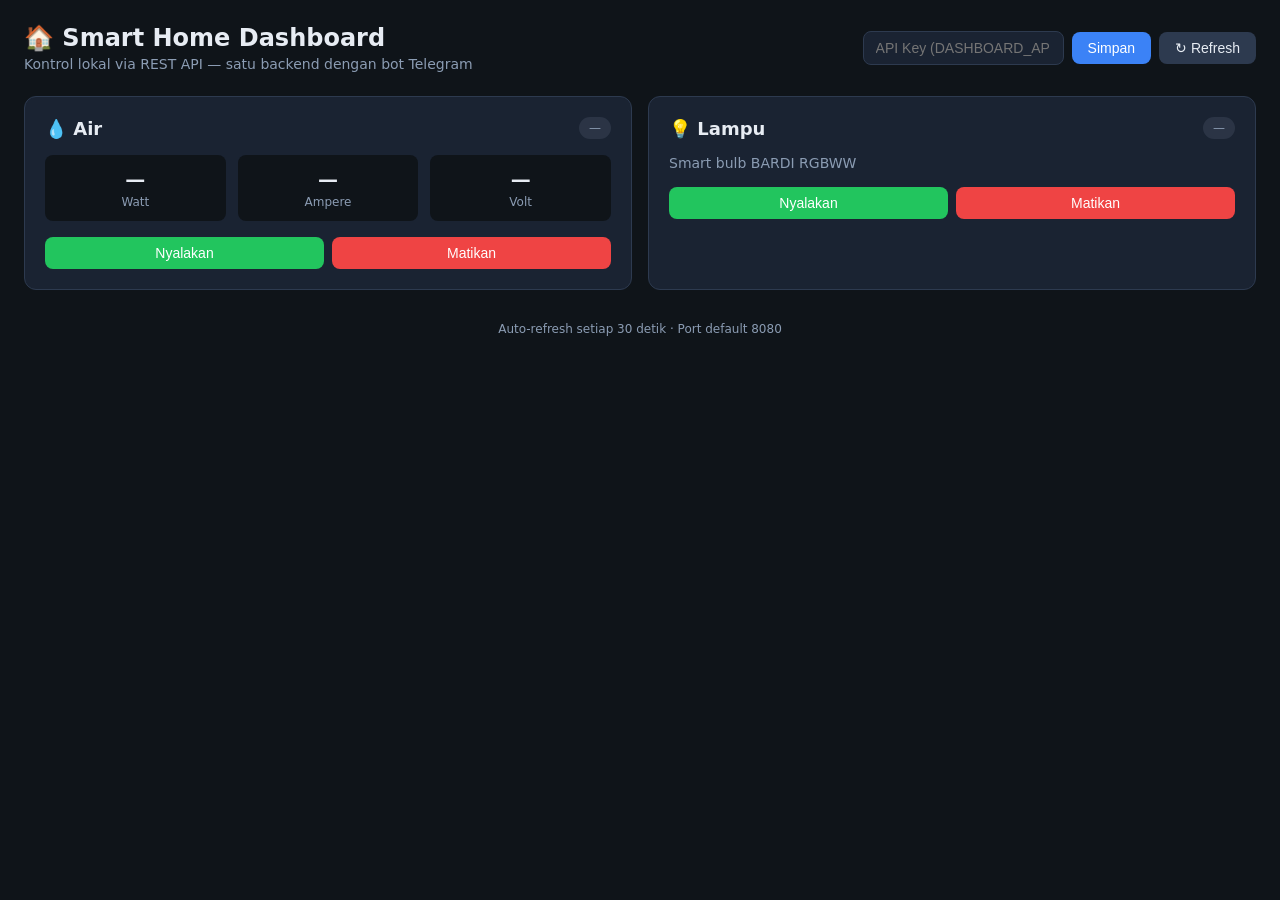
==== static/index.html @ 575108eb "✨ feat: add dashboard API configuration and refactor bot structure - Added new environment variables" ====
<!DOCTYPE html>
<html lang="id">
<head>
  <meta charset="UTF-8">
  <meta name="viewport" content="width=device-width, initial-scale=1.0">
  <title>Smart Home Dashboard</title>
  <style>
    :root {
      --bg: #0f1419;
      --card: #1a2332;
      --border: #2d3a4f;
      --text: #e7ecf3;
      --muted: #8b9cb3;
      --green: #22c55e;
      --red: #ef4444;
      --blue: #3b82f6;
      --yellow: #eab308;
    }
    * { box-sizing: border-box; margin: 0; padding: 0; }
    body {
      font-family: system-ui, -apple-system, sans-serif;
      background: var(--bg);
      color: var(--text);
      min-height: 100vh;
      padding: 1.5rem;
    }
    header {
      display: flex;
      justify-content: space-between;
      align-items: center;
      margin-bottom: 1.5rem;
      flex-wrap: wrap;
      gap: 1rem;
    }
    h1 { font-size: 1.5rem; font-weight: 600; }
    .subtitle { color: var(--muted); font-size: 0.875rem; margin-top: 0.25rem; }
    .auth-bar {
      display: flex;
      gap: 0.5rem;
      align-items: center;
    }
    input {
      background: var(--card);
      border: 1px solid var(--border);
      color: var(--text);
      padding: 0.5rem 0.75rem;
      border-radius: 8px;
      font-size: 0.875rem;
      min-width: 200px;
    }
    button {
      border: none;
      border-radius: 8px;
      padding: 0.5rem 1rem;
      font-size: 0.875rem;
      font-weight: 500;
      cursor: pointer;
      transition: opacity 0.15s;
    }
    button:hover { opacity: 0.85; }
    button:disabled { opacity: 0.5; cursor: not-allowed; }
    .btn-save { background: var(--blue); color: white; }
    .btn-refresh { background: var(--border); color: var(--text); }
    .grid {
      display: grid;
      grid-template-columns: repeat(auto-fit, minmax(300px, 1fr));
      gap: 1rem;
    }
    .card {
      background: var(--card);
      border: 1px solid var(--border);
      border-radius: 12px;
      padding: 1.25rem;
    }
    .card-header {
      display: flex;
      justify-content: space-between;
      align-items: center;
      margin-bottom: 1rem;
    }
    .card-title { font-size: 1.125rem; font-weight: 600; }
    .badge {
      font-size: 0.75rem;
      padding: 0.25rem 0.625rem;
      border-radius: 999px;
      font-weight: 500;
    }
    .badge-on { background: rgba(34,197,94,0.15); color: var(--green); }
    .badge-off { background: rgba(239,68,68,0.15); color: var(--red); }
    .badge-unknown { background: rgba(139,156,179,0.15); color: var(--muted); }
    .stats {
      display: grid;
      grid-template-columns: repeat(3, 1fr);
      gap: 0.75rem;
      margin: 1rem 0;
    }
    .stat {
      background: var(--bg);
      border-radius: 8px;
      padding: 0.75rem;
      text-align: center;
    }
    .stat-value { font-size: 1.25rem; font-weight: 600; }
    .stat-label { font-size: 0.75rem; color: var(--muted); margin-top: 0.25rem; }
    .actions { display: flex; gap: 0.5rem; margin-top: 1rem; }
    .btn-on { background: var(--green); color: white; flex: 1; }
    .btn-off { background: var(--red); color: white; flex: 1; }
    .toast {
      position: fixed;
      bottom: 1.5rem;
      right: 1.5rem;
      background: var(--card);
      border: 1px solid var(--border);
      padding: 0.75rem 1rem;
      border-radius: 8px;
      font-size: 0.875rem;
      max-width: 360px;
      opacity: 0;
      visibility: hidden;
      transform: translateY(0.75rem);
      transition: opacity 0.3s ease, transform 0.3s ease, visibility 0.3s;
      z-index: 100;
      cursor: pointer;
      box-shadow: 0 8px 24px rgba(0, 0, 0, 0.35);
    }
    .toast.show {
      opacity: 1;
      visibility: visible;
      transform: translateY(0);
    }
    .toast.error { border-color: var(--red); }
    .footer {
      margin-top: 2rem;
      text-align: center;
      color: var(--muted);
      font-size: 0.75rem;
    }
  </style>
</head>
<body>
  <header>
    <div>
      <h1>🏠 Smart Home Dashboard</h1>
      <p class="subtitle">Kontrol lokal via REST API — satu backend dengan bot Telegram</p>
    </div>
    <div class="auth-bar">
      <input type="password" id="apiKey" placeholder="API Key (DASHBOARD_API_KEY)">
      <button class="btn-save" onclick="saveKey()">Simpan</button>
      <button class="btn-refresh" onclick="refreshAll()">↻ Refresh</button>
    </div>
  </header>

  <div class="grid">
    <div class="card" id="card-air">
      <div class="card-header">
        <span class="card-title">💧 Air</span>
        <span class="badge badge-unknown" id="air-badge">—</span>
      </div>
      <div class="stats">
        <div class="stat"><div class="stat-value" id="air-power">—</div><div class="stat-label">Watt</div></div>
        <div class="stat"><div class="stat-value" id="air-current">—</div><div class="stat-label">Ampere</div></div>
        <div class="stat"><div class="stat-value" id="air-voltage">—</div><div class="stat-label">Volt</div></div>
      </div>
      <div class="actions">
        <button class="btn-on" onclick="control('air','on')">Nyalakan</button>
        <button class="btn-off" onclick="control('air','off')">Matikan</button>
      </div>
    </div>

    <div class="card" id="card-lampu">
      <div class="card-header">
        <span class="card-title">💡 Lampu</span>
        <span class="badge badge-unknown" id="lampu-badge">—</span>
      </div>
      <p style="color:var(--muted);font-size:0.875rem;margin:1rem 0;">Smart bulb BARDI RGBWW</p>
      <div class="actions">
        <button class="btn-on" onclick="control('lampu','on')">Nyalakan</button>
        <button class="btn-off" onclick="control('lampu','off')">Matikan</button>
      </div>
    </div>
  </div>

  <p class="footer">Auto-refresh setiap 30 detik · Port default 8080</p>
  <div class="toast" id="toast" title="Klik untuk tutup"></div>

  <script>
    const KEY_STORAGE = 'tuyabot_api_key';

    function getKey() {
      return document.getElementById('apiKey').value || localStorage.getItem(KEY_STORAGE) || '';
    }

    function saveKey() {
      const key = document.getElementById('apiKey').value.trim();
      if (key) localStorage.setItem(KEY_STORAGE, key);
      toast('API key disimpan');
      refreshAll();
    }

    async function api(path, method = 'GET') {
      const res = await fetch(path, {
        method,
        headers: { 'X-API-Key': getKey() },
      });
      const data = await res.json().catch(() => ({}));
      if (!res.ok) throw new Error(data.detail || res.statusText);
      return data;
    }

    function setBadge(id, on, online = true) {
      const el = document.getElementById(id);
      if (!online) {
        el.textContent = 'Offline';
        el.className = 'badge badge-unknown';
        return;
      }
      el.textContent = on ? 'NYALA' : 'MATI';
      el.className = 'badge ' + (on ? 'badge-on' : 'badge-off');
    }

    async function refreshAir() {
      try {
        const status = await api('/api/devices/air/status');
        setBadge('air-badge', status.switch_on, status.online);
        const power = await api('/api/devices/air/power');
        if (power.success) {
          document.getElementById('air-power').textContent = power.power_w;
          document.getElementById('air-current').textContent = power.current_a;
          document.getElementById('air-voltage').textContent = power.voltage_v;
        }
      } catch (e) {
        setBadge('air-badge', false, false);
        console.error(e);
      }
    }

    async function refreshLampu() {
      try {
        const status = await api('/api/devices/lampu/status');
        setBadge('lampu-badge', status.switch_on, status.online);
      } catch (e) {
        setBadge('lampu-badge', false, false);
        console.error(e);
      }
    }

    async function refreshAll(options = {}) {
      const quiet = options.quiet ?? false;
      if (!getKey()) {
        if (!quiet) toast('Masukkan API key dulu', true);
        return;
      }
      await Promise.all([refreshAir(), refreshLampu()]);
    }

    async function control(name, action) {
      if (!getKey()) {
        toast('Masukkan API key dulu', true);
        return;
      }
      const btns = document.querySelectorAll(`#card-${name} button`);
      btns.forEach(b => b.disabled = true);
      try {
        const data = await api(`/api/devices/${name}/${action}`, 'POST');
        toast(data.message);
        await refreshAll();
      } catch (e) {
        toast(e.message, true);
      } finally {
        btns.forEach(b => b.disabled = false);
      }
    }

    let toastHideTimer = null;
    let toastCleanupTimer = null;

    function hideToast() {
      const el = document.getElementById('toast');
      el.classList.remove('show');
      clearTimeout(toastHideTimer);
      clearTimeout(toastCleanupTimer);
      toastCleanupTimer = setTimeout(() => {
        el.classList.remove('error');
        el.textContent = '';
      }, 320);
    }

    function toast(msg, isError = false) {
      const el = document.getElementById('toast');
      clearTimeout(toastHideTimer);
      clearTimeout(toastCleanupTimer);

      el.textContent = msg;
      el.classList.toggle('error', isError);

      // Reset animasi supaya toast baru selalu muncul/hilang dengan benar
      el.classList.remove('show');
      requestAnimationFrame(() => {
        el.classList.add('show');
      });

      toastHideTimer = setTimeout(hideToast, 3000);
    }

    document.getElementById('toast').addEventListener('click', hideToast);

    document.getElementById('apiKey').value = localStorage.getItem(KEY_STORAGE) || '';
    refreshAll({ quiet: true });
    setInterval(() => refreshAll({ quiet: true }), 30000);
  </script>
</body>
</html>
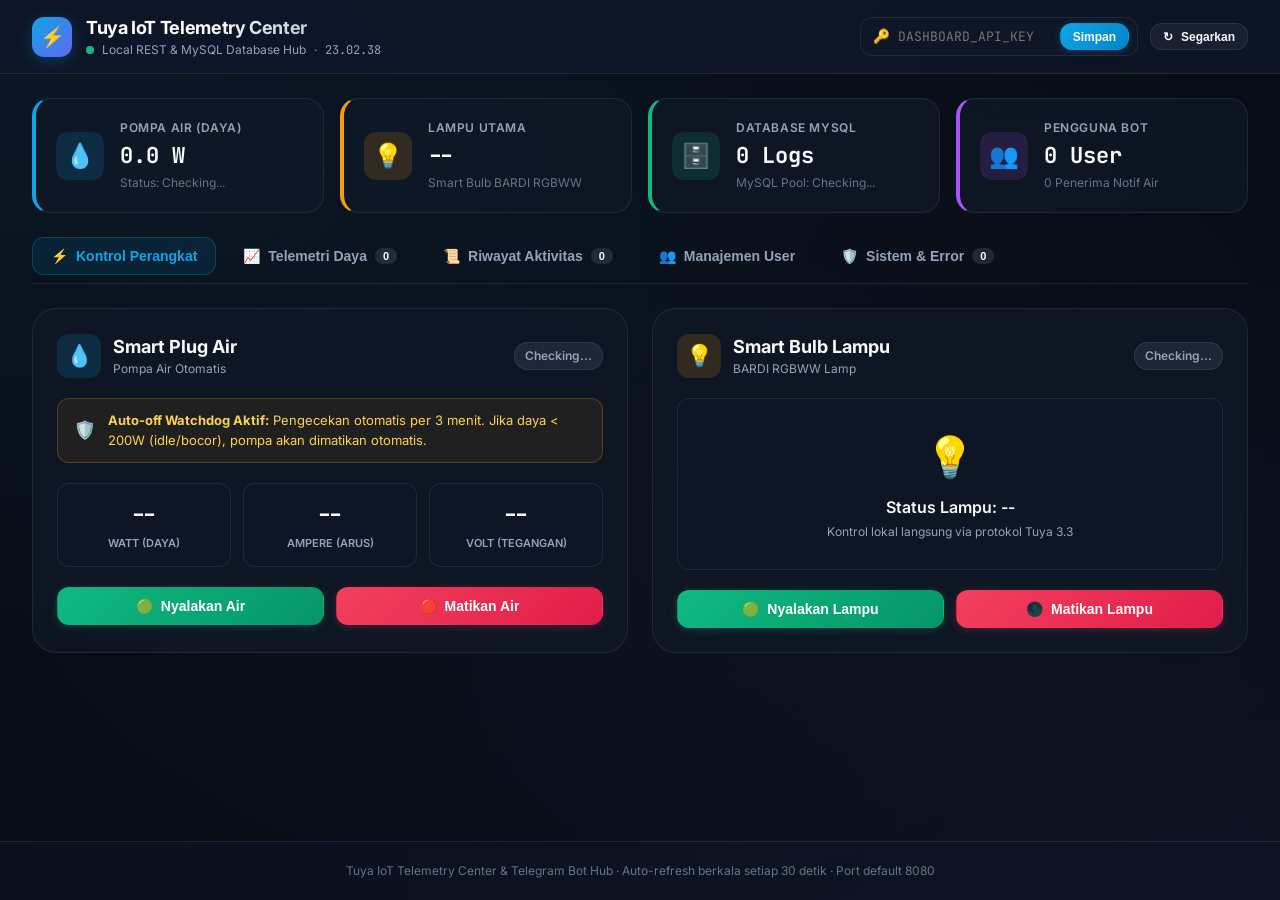
==== commit f121711d: "feat: implement database telemetry API routes and complete dashboard UI redesign" ====
--- a/static/index.html
+++ b/static/index.html
@@ -3,310 +3,1641 @@
 <head>
   <meta charset="UTF-8">
   <meta name="viewport" content="width=device-width, initial-scale=1.0">
-  <title>Smart Home Dashboard</title>
+  <title>Tuya IoT Telemetry & Control Center</title>
+  <meta name="description" content="Dashboard kontrol IoT lokal dan telemetri database MySQL untuk Tuya Smart Plug & Lampu">
+  <link rel="preconnect" href="https://fonts.googleapis.com">
+  <link rel="preconnect" href="https://fonts.gstatic.com" crossorigin>
+  <link href="https://fonts.googleapis.com/css2?family=Inter:wght@300;400;500;600;700&family=JetBrains+Mono:wght@400;500;600&display=swap" rel="stylesheet">
   <style>
     :root {
-      --bg: #0f1419;
-      --card: #1a2332;
-      --border: #2d3a4f;
-      --text: #e7ecf3;
-      --muted: #8b9cb3;
-      --green: #22c55e;
-      --red: #ef4444;
-      --blue: #3b82f6;
-      --yellow: #eab308;
-    }
-    * { box-sizing: border-box; margin: 0; padding: 0; }
+      --bg: #080c14;
+      --bg-surface: #0f172a;
+      --card-bg: rgba(17, 24, 39, 0.75);
+      --card-elevated: rgba(30, 41, 59, 0.65);
+      --border: rgba(255, 255, 255, 0.08);
+      --border-hover: rgba(255, 255, 255, 0.18);
+      --text: #f8fafc;
+      --text-muted: #94a3b8;
+      --text-dim: #64748b;
+      
+      --cyan: #0ea5e9;
+      --cyan-glow: rgba(14, 165, 233, 0.25);
+      --green: #10b981;
+      --green-glow: rgba(16, 185, 129, 0.25);
+      --red: #f43f5e;
+      --red-glow: rgba(244, 63, 94, 0.25);
+      --amber: #f59e0b;
+      --amber-glow: rgba(245, 158, 11, 0.2);
+      --purple: #a855f7;
+      --purple-glow: rgba(168, 85, 247, 0.2);
+      --indigo: #6366f1;
+
+      --radius-sm: 8px;
+      --radius-md: 12px;
+      --radius-lg: 18px;
+      --radius-xl: 24px;
+      --transition: all 0.2s cubic-bezier(0.4, 0, 0.2, 1);
+    }
+
+    * {
+      box-sizing: border-box;
+      margin: 0;
+      padding: 0;
+    }
+
     body {
-      font-family: system-ui, -apple-system, sans-serif;
-      background: var(--bg);
+      font-family: 'Inter', -apple-system, BlinkMacSystemFont, sans-serif;
+      background-color: var(--bg);
+      background-image: 
+        radial-gradient(at 0% 0%, rgba(14, 165, 233, 0.08) 0px, transparent 50%),
+        radial-gradient(at 100% 100%, rgba(99, 102, 241, 0.06) 0px, transparent 50%),
+        radial-gradient(at 50% 50%, rgba(15, 23, 42, 0.5) 0px, transparent 100%);
+      background-attachment: fixed;
       color: var(--text);
       min-height: 100vh;
-      padding: 1.5rem;
-    }
+      display: flex;
+      flex-direction: column;
+      line-height: 1.5;
+      -webkit-font-smoothing: antialiased;
+    }
+
+    /* ── Topbar / Header ── */
     header {
+      background: rgba(15, 23, 42, 0.85);
+      backdrop-filter: blur(16px);
+      -webkit-backdrop-filter: blur(16px);
+      border-bottom: 1px solid var(--border);
+      position: sticky;
+      top: 0;
+      z-index: 50;
+      padding: 0.875rem 2rem;
+    }
+
+    .header-content {
+      max-width: 1440px;
+      margin: 0 auto;
       display: flex;
       justify-content: space-between;
       align-items: center;
-      margin-bottom: 1.5rem;
       flex-wrap: wrap;
       gap: 1rem;
     }
-    h1 { font-size: 1.5rem; font-weight: 600; }
-    .subtitle { color: var(--muted); font-size: 0.875rem; margin-top: 0.25rem; }
-    .auth-bar {
-      display: flex;
+
+    .brand {
+      display: flex;
+      align-items: center;
+      gap: 0.875rem;
+    }
+
+    .brand-icon {
+      width: 40px;
+      height: 40px;
+      background: linear-gradient(135deg, #0ea5e9, #6366f1);
+      border-radius: var(--radius-md);
+      display: flex;
+      align-items: center;
+      justify-content: center;
+      box-shadow: 0 4px 14px var(--cyan-glow);
+      font-size: 1.25rem;
+    }
+
+    .brand-title {
+      font-size: 1.125rem;
+      font-weight: 700;
+      letter-spacing: -0.02em;
+      background: linear-gradient(135deg, #ffffff 40%, #94a3b8 100%);
+      -webkit-background-clip: text;
+      background-clip: text;
+      -webkit-text-fill-color: transparent;
+
+    }
+
+    .brand-subtitle {
+      font-size: 0.75rem;
+      color: var(--text-muted);
+      display: flex;
+      align-items: center;
       gap: 0.5rem;
-      align-items: center;
-    }
-    input {
-      background: var(--card);
+    }
+
+    .live-pulse {
+      width: 8px;
+      height: 8px;
+      background: var(--green);
+      border-radius: 50%;
+      box-shadow: 0 0 0 0 rgba(16, 185, 129, 0.7);
+      animation: pulse 2s infinite;
+    }
+
+    @keyframes pulse {
+      0% { box-shadow: 0 0 0 0 rgba(16, 185, 129, 0.7); }
+      70% { box-shadow: 0 0 0 8px rgba(16, 185, 129, 0); }
+      100% { box-shadow: 0 0 0 0 rgba(16, 185, 129, 0); }
+    }
+
+    .header-actions {
+      display: flex;
+      align-items: center;
+      gap: 0.75rem;
+      flex-wrap: wrap;
+    }
+
+    .api-key-box {
+      display: flex;
+      align-items: center;
+      background: var(--card-bg);
       border: 1px solid var(--border);
+      border-radius: var(--radius-md);
+      padding: 0.25rem 0.5rem;
+      transition: var(--transition);
+    }
+
+    .api-key-box:focus-within {
+      border-color: var(--cyan);
+      box-shadow: 0 0 0 3px var(--cyan-glow);
+    }
+
+    .api-key-input {
+      background: transparent;
+      border: none;
+      outline: none;
       color: var(--text);
-      padding: 0.5rem 0.75rem;
-      border-radius: 8px;
+      font-size: 0.8125rem;
+      padding: 0.375rem 0.5rem;
+      font-family: 'JetBrains Mono', monospace;
+      width: 170px;
+    }
+
+    .btn {
+      display: inline-flex;
+      align-items: center;
+      justify-content: center;
+      gap: 0.5rem;
+      padding: 0.5rem 1rem;
+      border-radius: var(--radius-md);
+      font-size: 0.8125rem;
+      font-weight: 600;
+      border: 1px solid transparent;
+      cursor: pointer;
+      transition: var(--transition);
+      user-select: none;
+    }
+
+    .btn-primary {
+      background: linear-gradient(135deg, #0ea5e9, #0284c7);
+      color: white;
+      box-shadow: 0 2px 8px var(--cyan-glow);
+    }
+    .btn-primary:hover {
+      background: linear-gradient(135deg, #38bdf8, #0ea5e9);
+      transform: translateY(-1px);
+    }
+
+    .btn-secondary {
+      background: rgba(255, 255, 255, 0.05);
+      border-color: var(--border);
+      color: var(--text);
+    }
+    .btn-secondary:hover {
+      background: rgba(255, 255, 255, 0.1);
+      border-color: var(--border-hover);
+      color: white;
+    }
+
+    .btn-success {
+      background: linear-gradient(135deg, #10b981, #059669);
+      color: white;
+      box-shadow: 0 2px 8px var(--green-glow);
+    }
+    .btn-success:hover {
+      background: linear-gradient(135deg, #34d399, #10b981);
+    }
+
+    .btn-danger {
+      background: linear-gradient(135deg, #f43f5e, #e11d48);
+      color: white;
+      box-shadow: 0 2px 8px var(--red-glow);
+    }
+    .btn-danger:hover {
+      background: linear-gradient(135deg, #fb7185, #f43f5e);
+    }
+
+    .btn:disabled {
+      opacity: 0.45;
+      cursor: not-allowed;
+      transform: none !important;
+    }
+
+    .btn-sm {
+      padding: 0.35rem 0.75rem;
+      font-size: 0.75rem;
+    }
+
+    /* ── Main Container ── */
+    main {
+      flex: 1;
+      max-width: 1440px;
+      width: 100%;
+      margin: 0 auto;
+      padding: 1.5rem 2rem 3rem;
+    }
+
+    /* ── Quick Stats Grid ── */
+    .stat-row {
+      display: grid;
+      grid-template-columns: repeat(auto-fit, minmax(260px, 1fr));
+      gap: 1rem;
+      margin-bottom: 1.5rem;
+    }
+
+    .stat-card {
+      background: var(--card-bg);
+      backdrop-filter: blur(12px);
+      -webkit-backdrop-filter: blur(12px);
+      border: 1px solid var(--border);
+      border-radius: var(--radius-lg);
+      padding: 1.25rem;
+      display: flex;
+      align-items: center;
+      gap: 1rem;
+      transition: var(--transition);
+      position: relative;
+      overflow: hidden;
+    }
+
+    .stat-card:hover {
+      border-color: var(--border-hover);
+      transform: translateY(-2px);
+      box-shadow: 0 8px 24px rgba(0, 0, 0, 0.3);
+    }
+
+    .stat-icon-wrapper {
+      width: 48px;
+      height: 48px;
+      border-radius: var(--radius-md);
+      display: flex;
+      align-items: center;
+      justify-content: center;
+      font-size: 1.5rem;
+      flex-shrink: 0;
+    }
+
+    .stat-info {
+      flex: 1;
+      min-width: 0;
+    }
+
+    .stat-label {
+      font-size: 0.75rem;
+      color: var(--text-muted);
+      text-transform: uppercase;
+      letter-spacing: 0.05em;
+      font-weight: 600;
+    }
+
+    .stat-number {
+      font-size: 1.375rem;
+      font-weight: 700;
+      color: var(--text);
+      font-family: 'JetBrains Mono', monospace;
+      margin-top: 0.125rem;
+    }
+
+    .stat-desc {
+      font-size: 0.75rem;
+      color: var(--text-dim);
+      margin-top: 0.125rem;
+    }
+
+    /* ── Navigation Tabs ── */
+    .nav-tabs {
+      display: flex;
+      gap: 0.5rem;
+      border-bottom: 1px solid var(--border);
+      margin-bottom: 1.5rem;
+      overflow-x: auto;
+      padding-bottom: 0.5rem;
+    }
+
+    .nav-tab {
+      padding: 0.625rem 1.125rem;
+      border-radius: var(--radius-md);
       font-size: 0.875rem;
-      min-width: 200px;
-    }
-    button {
-      border: none;
-      border-radius: 8px;
-      padding: 0.5rem 1rem;
-      font-size: 0.875rem;
-      font-weight: 500;
+      font-weight: 600;
+      color: var(--text-muted);
       cursor: pointer;
-      transition: opacity 0.15s;
-    }
-    button:hover { opacity: 0.85; }
-    button:disabled { opacity: 0.5; cursor: not-allowed; }
-    .btn-save { background: var(--blue); color: white; }
-    .btn-refresh { background: var(--border); color: var(--text); }
-    .grid {
+      border: 1px solid transparent;
+      background: transparent;
+      transition: var(--transition);
+      display: flex;
+      align-items: center;
+      gap: 0.5rem;
+      white-space: nowrap;
+    }
+
+    .nav-tab:hover {
+      color: var(--text);
+      background: rgba(255, 255, 255, 0.03);
+    }
+
+    .nav-tab.active {
+      color: var(--cyan);
+      background: rgba(14, 165, 233, 0.1);
+      border-color: rgba(14, 165, 233, 0.25);
+    }
+
+    .nav-badge {
+      font-size: 0.6875rem;
+      padding: 0.125rem 0.5rem;
+      border-radius: 999px;
+      background: rgba(255, 255, 255, 0.1);
+      color: var(--text);
+    }
+
+    /* ── Tab Panes ── */
+    .tab-content {
+      display: none;
+    }
+    .tab-content.active {
+      display: block;
+      animation: fadeIn 0.25s ease-in-out;
+    }
+
+    @keyframes fadeIn {
+      from { opacity: 0; transform: translateY(6px); }
+      to { opacity: 1; transform: translateY(0); }
+    }
+
+    /* ── Device Cards Grid ── */
+    .device-grid {
       display: grid;
-      grid-template-columns: repeat(auto-fit, minmax(300px, 1fr));
-      gap: 1rem;
-    }
-    .card {
-      background: var(--card);
+      grid-template-columns: repeat(auto-fit, minmax(360px, 1fr));
+      gap: 1.5rem;
+      margin-bottom: 1.5rem;
+    }
+
+    .device-card {
+      background: var(--card-bg);
+      backdrop-filter: blur(16px);
+      -webkit-backdrop-filter: blur(16px);
       border: 1px solid var(--border);
-      border-radius: 12px;
-      padding: 1.25rem;
-    }
-    .card-header {
+      border-radius: var(--radius-xl);
+      padding: 1.5rem;
+      transition: var(--transition);
+      position: relative;
+    }
+
+    .device-card:hover {
+      border-color: var(--border-hover);
+    }
+
+    .device-card-header {
       display: flex;
       justify-content: space-between;
       align-items: center;
-      margin-bottom: 1rem;
-    }
-    .card-title { font-size: 1.125rem; font-weight: 600; }
+      margin-bottom: 1.25rem;
+    }
+
+    .device-title-wrap {
+      display: flex;
+      align-items: center;
+      gap: 0.75rem;
+    }
+
+    .device-avatar {
+      width: 44px;
+      height: 44px;
+      border-radius: var(--radius-md);
+      display: flex;
+      align-items: center;
+      justify-content: center;
+      font-size: 1.35rem;
+    }
+
+    .device-name {
+      font-size: 1.125rem;
+      font-weight: 700;
+    }
+
+    .device-sub {
+      font-size: 0.75rem;
+      color: var(--text-muted);
+    }
+
     .badge {
-      font-size: 0.75rem;
+      display: inline-flex;
+      align-items: center;
+      gap: 0.35rem;
       padding: 0.25rem 0.625rem;
       border-radius: 999px;
-      font-weight: 500;
-    }
-    .badge-on { background: rgba(34,197,94,0.15); color: var(--green); }
-    .badge-off { background: rgba(239,68,68,0.15); color: var(--red); }
-    .badge-unknown { background: rgba(139,156,179,0.15); color: var(--muted); }
-    .stats {
+      font-size: 0.75rem;
+      font-weight: 600;
+    }
+
+    .badge-on {
+      background: rgba(16, 185, 129, 0.15);
+      color: var(--green);
+      border: 1px solid rgba(16, 185, 129, 0.3);
+    }
+
+    .badge-off {
+      background: rgba(244, 63, 94, 0.15);
+      color: var(--red);
+      border: 1px solid rgba(244, 63, 94, 0.3);
+    }
+
+    .badge-unknown {
+      background: rgba(148, 163, 184, 0.12);
+      color: var(--text-muted);
+      border: 1px solid var(--border);
+    }
+
+    /* Telemetry Telemetry Metering Rows */
+    .telemetry-grid {
       display: grid;
       grid-template-columns: repeat(3, 1fr);
       gap: 0.75rem;
-      margin: 1rem 0;
-    }
-    .stat {
-      background: var(--bg);
-      border-radius: 8px;
-      padding: 0.75rem;
+      margin: 1.25rem 0;
+    }
+
+    .telemetry-tile {
+      background: rgba(15, 23, 42, 0.6);
+      border: 1px solid var(--border);
+      border-radius: var(--radius-md);
+      padding: 0.875rem 0.75rem;
       text-align: center;
     }
-    .stat-value { font-size: 1.25rem; font-weight: 600; }
-    .stat-label { font-size: 0.75rem; color: var(--muted); margin-top: 0.25rem; }
-    .actions { display: flex; gap: 0.5rem; margin-top: 1rem; }
-    .btn-on { background: var(--green); color: white; flex: 1; }
-    .btn-off { background: var(--red); color: white; flex: 1; }
+
+    .telemetry-val {
+      font-size: 1.375rem;
+      font-weight: 700;
+      font-family: 'JetBrains Mono', monospace;
+      color: var(--text);
+    }
+
+    .telemetry-unit {
+      font-size: 0.6875rem;
+      color: var(--text-muted);
+      font-weight: 600;
+      text-transform: uppercase;
+      margin-top: 0.25rem;
+    }
+
+    /* Watchdog Alert Banner */
+    .watchdog-banner {
+      background: rgba(245, 158, 11, 0.08);
+      border: 1px solid rgba(245, 158, 11, 0.25);
+      border-radius: var(--radius-md);
+      padding: 0.75rem 1rem;
+      margin-bottom: 1.25rem;
+      display: flex;
+      align-items: center;
+      gap: 0.75rem;
+      font-size: 0.8125rem;
+      color: #fcd34d;
+    }
+
+    .device-actions {
+      display: flex;
+      gap: 0.75rem;
+    }
+
+    .device-actions .btn {
+      flex: 1;
+      padding: 0.625rem;
+      font-size: 0.875rem;
+    }
+
+    /* ── Tables & Lists ── */
+    .table-container {
+      background: var(--card-bg);
+      backdrop-filter: blur(16px);
+      -webkit-backdrop-filter: blur(16px);
+      border: 1px solid var(--border);
+      border-radius: var(--radius-lg);
+      overflow: hidden;
+      margin-bottom: 1.5rem;
+    }
+
+    .table-header {
+      padding: 1rem 1.25rem;
+      border-bottom: 1px solid var(--border);
+      display: flex;
+      justify-content: space-between;
+      align-items: center;
+      flex-wrap: wrap;
+      gap: 0.75rem;
+    }
+
+    .table-title {
+      font-size: 1rem;
+      font-weight: 600;
+      display: flex;
+      align-items: center;
+      gap: 0.5rem;
+    }
+
+    .search-input {
+      background: rgba(15, 23, 42, 0.7);
+      border: 1px solid var(--border);
+      border-radius: var(--radius-md);
+      padding: 0.375rem 0.75rem;
+      color: var(--text);
+      font-size: 0.8125rem;
+      outline: none;
+      width: 220px;
+    }
+    .search-input:focus {
+      border-color: var(--cyan);
+    }
+
+    .responsive-table {
+      width: 100%;
+      border-collapse: collapse;
+      text-align: left;
+      font-size: 0.8125rem;
+    }
+
+    .responsive-table th {
+      background: rgba(15, 23, 42, 0.4);
+      color: var(--text-muted);
+      font-weight: 600;
+      padding: 0.75rem 1rem;
+      border-bottom: 1px solid var(--border);
+      text-transform: uppercase;
+      font-size: 0.6875rem;
+      letter-spacing: 0.05em;
+    }
+
+    .responsive-table td {
+      padding: 0.875rem 1rem;
+      border-bottom: 1px solid rgba(255, 255, 255, 0.04);
+      color: var(--text);
+      vertical-align: middle;
+    }
+
+    .responsive-table tr:last-child td {
+      border-bottom: none;
+    }
+
+    .responsive-table tr:hover td {
+      background: rgba(255, 255, 255, 0.02);
+    }
+
+    .font-mono {
+      font-family: 'JetBrains Mono', monospace;
+    }
+
+    /* Tag Badges */
+    .tag {
+      display: inline-block;
+      padding: 0.2rem 0.5rem;
+      border-radius: 6px;
+      font-size: 0.75rem;
+      font-weight: 600;
+      font-family: 'JetBrains Mono', monospace;
+    }
+    .tag-cyan { background: rgba(14, 165, 233, 0.15); color: #38bdf8; border: 1px solid rgba(14, 165, 233, 0.25); }
+    .tag-green { background: rgba(16, 185, 129, 0.15); color: #34d399; border: 1px solid rgba(16, 185, 129, 0.25); }
+    .tag-red { background: rgba(244, 63, 94, 0.15); color: #fb7185; border: 1px solid rgba(244, 63, 94, 0.25); }
+    .tag-amber { background: rgba(245, 158, 11, 0.15); color: #fbbf24; border: 1px solid rgba(245, 158, 11, 0.25); }
+    .tag-purple { background: rgba(168, 85, 247, 0.15); color: #c084fc; border: 1px solid rgba(168, 85, 247, 0.25); }
+
+    /* ── Users Tab Layout ── */
+    .user-section-grid {
+      display: grid;
+      grid-template-columns: repeat(auto-fit, minmax(320px, 1fr));
+      gap: 1.5rem;
+    }
+
+    /* ── System Health & Database Tab ── */
+    .db-health-grid {
+      display: grid;
+      grid-template-columns: repeat(auto-fit, minmax(280px, 1fr));
+      gap: 1rem;
+      margin-bottom: 1.5rem;
+    }
+
+    .health-metric-box {
+      background: var(--card-bg);
+      border: 1px solid var(--border);
+      border-radius: var(--radius-md);
+      padding: 1rem;
+    }
+
+    .health-metric-label {
+      font-size: 0.75rem;
+      color: var(--text-muted);
+      margin-bottom: 0.25rem;
+    }
+
+    .health-metric-value {
+      font-size: 1.25rem;
+      font-weight: 700;
+      color: var(--text);
+      font-family: 'JetBrains Mono', monospace;
+    }
+
+    /* ── Toast Notifications ── */
     .toast {
       position: fixed;
-      bottom: 1.5rem;
-      right: 1.5rem;
-      background: var(--card);
+      bottom: 2rem;
+      right: 2rem;
+      background: rgba(15, 23, 42, 0.95);
+      backdrop-filter: blur(16px);
+      -webkit-backdrop-filter: blur(16px);
       border: 1px solid var(--border);
-      padding: 0.75rem 1rem;
-      border-radius: 8px;
+      color: var(--text);
+      padding: 0.875rem 1.25rem;
+      border-radius: var(--radius-md);
       font-size: 0.875rem;
-      max-width: 360px;
+      max-width: 380px;
+      box-shadow: 0 10px 30px rgba(0, 0, 0, 0.5);
+      z-index: 100;
+      display: flex;
+      align-items: center;
+      gap: 0.75rem;
+      opacity: 0;
+      transform: translateY(16px);
+      visibility: hidden;
+      transition: all 0.3s cubic-bezier(0.4, 0, 0.2, 1);
+      cursor: pointer;
+    }
+
+    .toast.show {
+      opacity: 1;
+      transform: translateY(0);
+      visibility: visible;
+    }
+
+    .toast.error {
+      border-color: var(--red);
+      background: rgba(30, 15, 20, 0.95);
+    }
+    .toast.success {
+      border-color: var(--green);
+      background: rgba(15, 30, 20, 0.95);
+    }
+
+    /* ── Modal for Error Stack Trace ── */
+    .modal-overlay {
+      position: fixed;
+      inset: 0;
+      background: rgba(0, 0, 0, 0.75);
+      backdrop-filter: blur(8px);
+      display: flex;
+      align-items: center;
+      justify-content: center;
+      padding: 1.5rem;
+      z-index: 200;
       opacity: 0;
       visibility: hidden;
-      transform: translateY(0.75rem);
-      transition: opacity 0.3s ease, transform 0.3s ease, visibility 0.3s;
-      z-index: 100;
-      cursor: pointer;
-      box-shadow: 0 8px 24px rgba(0, 0, 0, 0.35);
-    }
-    .toast.show {
+      transition: var(--transition);
+    }
+
+    .modal-overlay.show {
       opacity: 1;
       visibility: visible;
-      transform: translateY(0);
-    }
-    .toast.error { border-color: var(--red); }
-    .footer {
-      margin-top: 2rem;
+    }
+
+    .modal-box {
+      background: var(--bg-surface);
+      border: 1px solid var(--border);
+      border-radius: var(--radius-lg);
+      max-width: 720px;
+      width: 100%;
+      max-height: 85vh;
+      display: flex;
+      flex-direction: column;
+      overflow: hidden;
+      box-shadow: 0 20px 40px rgba(0, 0, 0, 0.6);
+    }
+
+    .modal-header {
+      padding: 1rem 1.25rem;
+      border-bottom: 1px solid var(--border);
+      display: flex;
+      justify-content: space-between;
+      align-items: center;
+    }
+
+    .modal-body {
+      padding: 1.25rem;
+      overflow-y: auto;
+      font-size: 0.8125rem;
+      color: var(--text-muted);
+    }
+
+    pre.trace-box {
+      background: #05080e;
+      border: 1px solid var(--border);
+      border-radius: var(--radius-md);
+      padding: 1rem;
+      color: #f43f5e;
+      font-family: 'JetBrains Mono', monospace;
+      font-size: 0.75rem;
+      overflow-x: auto;
+      white-space: pre-wrap;
+      word-break: break-word;
+      line-height: 1.6;
+    }
+
+    /* ── Footer ── */
+    footer {
+      border-top: 1px solid var(--border);
+      padding: 1.25rem 2rem;
       text-align: center;
-      color: var(--muted);
+      color: var(--text-dim);
       font-size: 0.75rem;
+      background: rgba(15, 23, 42, 0.4);
+    }
+
+    /* ── Loading Spinner & Animations ── */
+    .spin {
+      animation: spin 1s linear infinite;
+    }
+    @keyframes spin {
+      100% { transform: rotate(360deg); }
+    }
+
+    @media (max-width: 768px) {
+      header, main, footer {
+        padding-left: 1rem;
+        padding-right: 1rem;
+      }
+      .telemetry-grid {
+        grid-template-columns: 1fr;
+      }
+      .header-actions {
+        width: 100%;
+        justify-content: space-between;
+      }
+      .api-key-box {
+        flex: 1;
+      }
+      .api-key-input {
+        width: 100%;
+      }
     }
   </style>
 </head>
 <body>
+
+  <!-- ── Top Header ── -->
   <header>
-    <div>
-      <h1>🏠 Smart Home Dashboard</h1>
-      <p class="subtitle">Kontrol lokal via REST API — satu backend dengan bot Telegram</p>
-    </div>
-    <div class="auth-bar">
-      <input type="password" id="apiKey" placeholder="API Key (DASHBOARD_API_KEY)">
-      <button class="btn-save" onclick="saveKey()">Simpan</button>
-      <button class="btn-refresh" onclick="refreshAll()">↻ Refresh</button>
+    <div class="header-content">
+      <div class="brand">
+        <div class="brand-icon">⚡</div>
+        <div>
+          <div class="brand-title">Tuya IoT Telemetry Center</div>
+          <div class="brand-subtitle">
+            <span class="live-pulse"></span>
+            <span>Local REST & MySQL Database Hub</span>
+            <span>·</span>
+            <span id="liveClock" class="font-mono">--:--:--</span>
+          </div>
+        </div>
+      </div>
+
+      <div class="header-actions">
+        <div class="api-key-box" title="API Key untuk otentikasi REST API lokal">
+          <span style="font-size: 0.85rem; padding-left: 0.25rem;">🔑</span>
+          <input type="password" id="apiKey" class="api-key-input" placeholder="DASHBOARD_API_KEY">
+          <button class="btn btn-primary btn-sm" onclick="saveKey()">Simpan</button>
+        </div>
+        <button class="btn btn-secondary btn-sm" id="btnRefresh" onclick="refreshActiveTab()">
+          <span id="refreshIcon">↻</span> Segarkan
+        </button>
+      </div>
     </div>
   </header>
 
-  <div class="grid">
-    <div class="card" id="card-air">
-      <div class="card-header">
-        <span class="card-title">💧 Air</span>
-        <span class="badge badge-unknown" id="air-badge">—</span>
+  <!-- ── Main Content Area ── -->
+  <main>
+
+    <!-- ── Quick Overview Stat Cards ── -->
+    <section class="stat-row">
+      <div class="stat-card" style="border-left: 4px solid var(--cyan);">
+        <div class="stat-icon-wrapper" style="background: rgba(14, 165, 233, 0.15); color: var(--cyan);">💧</div>
+        <div class="stat-info">
+          <div class="stat-label">Pompa Air (Daya)</div>
+          <div class="stat-number" id="quickAirPower">0.0 W</div>
+          <div class="stat-desc" id="quickAirSub">Status: <span id="quickAirState">Checking...</span></div>
+        </div>
       </div>
-      <div class="stats">
-        <div class="stat"><div class="stat-value" id="air-power">—</div><div class="stat-label">Watt</div></div>
-        <div class="stat"><div class="stat-value" id="air-current">—</div><div class="stat-label">Ampere</div></div>
-        <div class="stat"><div class="stat-value" id="air-voltage">—</div><div class="stat-label">Volt</div></div>
+
+      <div class="stat-card" style="border-left: 4px solid var(--amber);">
+        <div class="stat-icon-wrapper" style="background: rgba(245, 158, 11, 0.15); color: var(--amber);">💡</div>
+        <div class="stat-info">
+          <div class="stat-label">Lampu Utama</div>
+          <div class="stat-number" id="quickLampuState">--</div>
+          <div class="stat-desc">Smart Bulb BARDI RGBWW</div>
+        </div>
       </div>
-      <div class="actions">
-        <button class="btn-on" onclick="control('air','on')">Nyalakan</button>
-        <button class="btn-off" onclick="control('air','off')">Matikan</button>
+
+      <div class="stat-card" style="border-left: 4px solid var(--green);">
+        <div class="stat-icon-wrapper" style="background: rgba(16, 185, 129, 0.15); color: var(--green);">🗄️</div>
+        <div class="stat-info">
+          <div class="stat-label">Database MySQL</div>
+          <div class="stat-number" id="quickDbLogs">0 Logs</div>
+          <div class="stat-desc" id="quickDbStatus">MySQL Pool: Checking...</div>
+        </div>
+      </div>
+
+      <div class="stat-card" style="border-left: 4px solid var(--purple);">
+        <div class="stat-icon-wrapper" style="background: rgba(168, 85, 247, 0.15); color: var(--purple);">👥</div>
+        <div class="stat-info">
+          <div class="stat-label">Pengguna Bot</div>
+          <div class="stat-number" id="quickUsersCount">0 User</div>
+          <div class="stat-desc" id="quickRecipientsCount">0 Penerima Notif Air</div>
+        </div>
+      </div>
+    </section>
+
+    <!-- ── Navigation Tabs ── -->
+    <nav class="nav-tabs">
+      <button class="nav-tab active" onclick="switchTab('devices', this)">
+        <span>⚡</span> Kontrol Perangkat
+      </button>
+      <button class="nav-tab" onclick="switchTab('power', this)">
+        <span>📈</span> Telemetri Daya
+        <span class="nav-badge" id="badgePowerCount">0</span>
+      </button>
+      <button class="nav-tab" onclick="switchTab('activities', this)">
+        <span>📜</span> Riwayat Aktivitas
+        <span class="nav-badge" id="badgeActivityCount">0</span>
+      </button>
+      <button class="nav-tab" onclick="switchTab('users', this)">
+        <span>👥</span> Manajemen User
+      </button>
+      <button class="nav-tab" onclick="switchTab('system', this)">
+        <span>🛡️</span> Sistem & Error
+        <span class="nav-badge" id="badgeErrorCount">0</span>
+      </button>
+    </nav>
+
+    <!-- ════════════════════════════════════════════════════════════════
+         TAB 1: KONTROL PERANGKAT & TELEMETRI REAL-TIME
+    ════════════════════════════════════════════════════════════════ -->
+    <div id="tab-devices" class="tab-content active">
+      <div class="device-grid">
+
+        <!-- Card Air -->
+        <div class="device-card" id="card-air">
+          <div class="device-card-header">
+            <div class="device-title-wrap">
+              <div class="device-avatar" style="background: rgba(14, 165, 233, 0.15); color: var(--cyan);">💧</div>
+              <div>
+                <div class="device-name">Smart Plug Air</div>
+                <div class="device-sub">Pompa Air Otomatis</div>
+              </div>
+            </div>
+            <span class="badge badge-unknown" id="air-badge">Checking...</span>
+          </div>
+
+          <div class="watchdog-banner" id="air-watchdog-banner">
+            <span style="font-size: 1.1rem;">🛡️</span>
+            <div>
+              <strong>Auto-off Watchdog Aktif:</strong> Pengecekan otomatis per 3 menit. Jika daya &lt; 200W (idle/bocor), pompa akan dimatikan otomatis.
+            </div>
+          </div>
+
+          <div class="telemetry-grid">
+            <div class="telemetry-tile">
+              <div class="telemetry-val" id="air-power">--</div>
+              <div class="telemetry-unit">Watt (Daya)</div>
+            </div>
+            <div class="telemetry-tile">
+              <div class="telemetry-val" id="air-current">--</div>
+              <div class="telemetry-unit">Ampere (Arus)</div>
+            </div>
+            <div class="telemetry-tile">
+              <div class="telemetry-val" id="air-voltage">--</div>
+              <div class="telemetry-unit">Volt (Tegangan)</div>
+            </div>
+          </div>
+
+          <div class="device-actions">
+            <button class="btn btn-success" id="btn-air-on" onclick="control('air', 'on')">
+              <span>🟢</span> Nyalakan Air
+            </button>
+            <button class="btn btn-danger" id="btn-air-off" onclick="control('air', 'off')">
+              <span>🔴</span> Matikan Air
+            </button>
+          </div>
+        </div>
+
+        <!-- Card Lampu -->
+        <div class="device-card" id="card-lampu">
+          <div class="device-card-header">
+            <div class="device-title-wrap">
+              <div class="device-avatar" style="background: rgba(245, 158, 11, 0.15); color: var(--amber);">💡</div>
+              <div>
+                <div class="device-name">Smart Bulb Lampu</div>
+                <div class="device-sub">BARDI RGBWW Lamp</div>
+              </div>
+            </div>
+            <span class="badge badge-unknown" id="lampu-badge">Checking...</span>
+          </div>
+
+          <div style="background: rgba(15, 23, 42, 0.5); border: 1px solid var(--border); border-radius: var(--radius-md); padding: 1.75rem; text-align: center; margin: 1.25rem 0;">
+            <div style="font-size: 2.5rem; margin-bottom: 0.5rem;" id="lampu-icon">💡</div>
+            <div style="font-weight: 600; font-size: 1rem;" id="lampu-status-text">Status Lampu: --</div>
+            <div style="font-size: 0.75rem; color: var(--text-muted); margin-top: 0.25rem;">Kontrol lokal langsung via protokol Tuya 3.3</div>
+          </div>
+
+          <div class="device-actions">
+            <button class="btn btn-success" id="btn-lampu-on" onclick="control('lampu', 'on')">
+              <span>🟢</span> Nyalakan Lampu
+            </button>
+            <button class="btn btn-danger" id="btn-lampu-off" onclick="control('lampu', 'off')">
+              <span>🌑</span> Matikan Lampu
+            </button>
+          </div>
+        </div>
+
       </div>
     </div>
 
-    <div class="card" id="card-lampu">
-      <div class="card-header">
-        <span class="card-title">💡 Lampu</span>
-        <span class="badge badge-unknown" id="lampu-badge">—</span>
+    <!-- ════════════════════════════════════════════════════════════════
+         TAB 2: TELEMETRI DAYA (device_power_logs)
+    ════════════════════════════════════════════════════════════════ -->
+    <div id="tab-power" class="tab-content">
+      <div class="table-container">
+        <div class="table-header">
+          <div class="table-title">
+            <span>📈</span> Riwayat Telemetri Daya Pompa Air (MySQL: <code>device_power_logs</code>)
+          </div>
+          <div style="display: flex; gap: 0.5rem;">
+            <input type="text" class="search-input" id="searchPower" placeholder="Cari sumber/nilai..." onkeyup="filterPowerTable()">
+            <button class="btn btn-secondary btn-sm" onclick="loadPowerLogs()">↻ Refresh</button>
+          </div>
+        </div>
+
+        <div style="overflow-x: auto;">
+          <table class="responsive-table" id="tablePower">
+            <thead>
+              <tr>
+                <th>Waktu</th>
+                <th>Perangkat</th>
+                <th>Daya (Watt)</th>
+                <th>Arus (A)</th>
+                <th>Voltase (V)</th>
+                <th>Saklar</th>
+                <th>Sumber Log</th>
+              </tr>
+            </thead>
+            <tbody id="powerLogsBody">
+              <tr><td colspan="7" style="text-align: center; color: var(--text-dim); padding: 2rem;">Memuat data telemetri daya...</td></tr>
+            </tbody>
+          </table>
+        </div>
       </div>
-      <p style="color:var(--muted);font-size:0.875rem;margin:1rem 0;">Smart bulb BARDI RGBWW</p>
-      <div class="actions">
-        <button class="btn-on" onclick="control('lampu','on')">Nyalakan</button>
-        <button class="btn-off" onclick="control('lampu','off')">Matikan</button>
+    </div>
+
+    <!-- ════════════════════════════════════════════════════════════════
+         TAB 3: RIWAYAT AKTIVITAS (device_activity_logs)
+    ════════════════════════════════════════════════════════════════ -->
+    <div id="tab-activities" class="tab-content">
+      <div class="table-container">
+        <div class="table-header">
+          <div class="table-title">
+            <span>📜</span> Log Aktivitas Kontrol Perangkat (MySQL: <code>device_activity_logs</code>)
+          </div>
+          <div style="display: flex; gap: 0.5rem;">
+            <input type="text" class="search-input" id="searchActivity" placeholder="Cari user / aksi..." onkeyup="filterActivityTable()">
+            <button class="btn btn-secondary btn-sm" onclick="loadActivityLogs()">↻ Refresh</button>
+          </div>
+        </div>
+
+        <div style="overflow-x: auto;">
+          <table class="responsive-table" id="tableActivity">
+            <thead>
+              <tr>
+                <th>Waktu</th>
+                <th>User ID</th>
+                <th>Role</th>
+                <th>Perangkat</th>
+                <th>Aksi</th>
+                <th>Status</th>
+                <th>Keterangan</th>
+              </tr>
+            </thead>
+            <tbody id="activityLogsBody">
+              <tr><td colspan="7" style="text-align: center; color: var(--text-dim); padding: 2rem;">Memuat data aktivitas...</td></tr>
+            </tbody>
+          </table>
+        </div>
+      </div>
+    </div>
+
+    <!-- ════════════════════════════════════════════════════════════════
+         TAB 4: MANAJEMEN USER (bot_users & bot_air_recipients)
+    ════════════════════════════════════════════════════════════════ -->
+    <div id="tab-users" class="tab-content">
+      <div class="user-section-grid">
+
+        <!-- Superadmin (ENV) -->
+        <div class="table-container">
+          <div class="table-header">
+            <div class="table-title">
+              <span>👑</span> Superadmin (ENV)
+            </div>
+            <span class="tag tag-purple">Static Auth</span>
+          </div>
+          <div style="padding: 1rem;">
+            <p style="font-size: 0.8125rem; color: var(--text-muted); margin-bottom: 0.75rem;">
+              Superadmin memiliki hak mutlak atas semua perintah bot, manajemen user, dan housekeeping database.
+            </p>
+            <div id="superadminList" style="display: flex; flex-direction: column; gap: 0.5rem;">
+              <div style="color: var(--text-dim); font-size: 0.8125rem;">Memuat data superadmin...</div>
+            </div>
+          </div>
+        </div>
+
+        <!-- User & Admin (MySQL Database) -->
+        <div class="table-container" style="grid-column: span 2;">
+          <div class="table-header">
+            <div class="table-title">
+              <span>💾</span> Pengguna Terdaftar (MySQL: <code>bot_users</code>)
+            </div>
+            <button class="btn btn-secondary btn-sm" onclick="loadUsers()">↻ Refresh</button>
+          </div>
+          <div style="overflow-x: auto;">
+            <table class="responsive-table" id="tableUsers">
+              <thead>
+                <tr>
+                  <th>Telegram ID</th>
+                  <th>Role Akses</th>
+                  <th>Ditambahkan Oleh</th>
+                  <th>Terdaftar Sejak</th>
+                </tr>
+              </thead>
+              <tbody id="usersListBody">
+                <tr><td colspan="4" style="text-align: center; color: var(--text-dim); padding: 2rem;">Memuat daftar pengguna...</td></tr>
+              </tbody>
+            </table>
+          </div>
+        </div>
+
+      </div>
+
+      <!-- Penerima Notifikasi Air -->
+      <div class="table-container" style="margin-top: 1.5rem;">
+        <div class="table-header">
+          <div class="table-title">
+            <span>🔔</span> Penerima Notifikasi Otomatis Air (MySQL: <code>bot_air_recipients</code>)
+          </div>
+        </div>
+        <div style="padding: 1.25rem;">
+          <p style="font-size: 0.8125rem; color: var(--text-muted); margin-bottom: 0.75rem;">
+            Admin yang terdaftar di bawah ini akan otomatis menerima notifikasi setiap kali role <strong>User</strong> menyalakan atau mematikan pompa air, serta saat pompa air dimatikan otomatis oleh watchdog.
+          </p>
+          <div id="airRecipientsList" style="display: flex; gap: 0.75rem; flex-wrap: wrap;">
+            <div style="color: var(--text-dim); font-size: 0.8125rem;">Memuat daftar penerima notif...</div>
+          </div>
+        </div>
+      </div>
+    </div>
+
+    <!-- ════════════════════════════════════════════════════════════════
+         TAB 5: KESEHATAN SISTEM & ERROR (app_error_logs & Housekeeping)
+    ════════════════════════════════════════════════════════════════ -->
+    <div id="tab-system" class="tab-content">
+      <div class="db-health-grid">
+        <div class="health-metric-box">
+          <div class="health-metric-label">Status Koneksi MySQL</div>
+          <div class="health-metric-value" id="dbConnStatus">Checking...</div>
+        </div>
+        <div class="health-metric-box">
+          <div class="health-metric-label">Database Target</div>
+          <div class="health-metric-value" id="dbTargetHost">--</div>
+        </div>
+        <div class="health-metric-box">
+          <div class="health-metric-label">Retensi Pembersihan Log</div>
+          <div class="health-metric-value" id="dbRetentionDays">-- Hari</div>
+        </div>
+        <div class="health-metric-box" style="display: flex; align-items: center; justify-content: space-between;">
+          <div>
+            <div class="health-metric-label">Housekeeping Database</div>
+            <div style="font-size: 0.75rem; color: var(--text-muted);">Hapus log &gt; retensi hari</div>
+          </div>
+          <button class="btn btn-secondary btn-sm" id="btnCleanup" onclick="triggerCleanup()">
+            🧹 Bersihkan Log
+          </button>
+        </div>
+      </div>
+
+      <!-- App Error Logs Table -->
+      <div class="table-container">
+        <div class="table-header">
+          <div class="table-title">
+            <span>🛡️</span> Log Error Aplikasi (MySQL: <code>app_error_logs</code>)
+          </div>
+          <button class="btn btn-secondary btn-sm" onclick="loadErrorLogs()">↻ Refresh</button>
+        </div>
+
+        <div style="overflow-x: auto;">
+          <table class="responsive-table" id="tableErrors">
+            <thead>
+              <tr>
+                <th>ID</th>
+                <th>Waktu</th>
+                <th>Level</th>
+                <th>Logger</th>
+                <th>Pesan Error</th>
+                <th>Lokasi File</th>
+                <th>Trace</th>
+              </tr>
+            </thead>
+            <tbody id="errorLogsBody">
+              <tr><td colspan="7" style="text-align: center; color: var(--text-dim); padding: 2rem;">Memuat log error...</td></tr>
+            </tbody>
+          </table>
+        </div>
+      </div>
+    </div>
+
+  </main>
+
+  <!-- ── Footer ── -->
+  <footer>
+    Tuya IoT Telemetry Center &amp; Telegram Bot Hub · Auto-refresh berkala setiap 30 detik · Port default 8080
+  </footer>
+
+  <!-- ── Toast Notification ── -->
+  <div class="toast" id="toast" onclick="hideToast()">
+    <span id="toastIcon">ℹ️</span>
+    <span id="toastMsg">Pemberitahuan</span>
+  </div>
+
+  <!-- ── Modal Stack Trace Viewer ── -->
+  <div class="modal-overlay" id="traceModal" onclick="closeTraceModal(event)">
+    <div class="modal-box" onclick="event.stopPropagation()">
+      <div class="modal-header">
+        <strong id="traceModalTitle">Detail Exception Stack Trace</strong>
+        <button class="btn btn-secondary btn-sm" onclick="closeTraceModal()">✕ Tutup</button>
+      </div>
+      <div class="modal-body">
+        <pre class="trace-box" id="traceContent"></pre>
       </div>
     </div>
   </div>
 
-  <p class="footer">Auto-refresh setiap 30 detik · Port default 8080</p>
-  <div class="toast" id="toast" title="Klik untuk tutup"></div>
-
+  <!-- ════════════════════════════════════════════════════════════════
+       JAVASCRIPT LOGIC
+  ════════════════════════════════════════════════════════════════ -->
   <script>
     const KEY_STORAGE = 'tuyabot_api_key';
+    let currentTab = 'devices';
+    let powerLogsCache = [];
+    let activityLogsCache = [];
+
+    // Live Clock
+    function updateClock() {
+      const now = new Date();
+      document.getElementById('liveClock').textContent = now.toLocaleTimeString('id-ID', { hour12: false });
+    }
+    setInterval(updateClock, 1000);
+    updateClock();
 
     function getKey() {
-      return document.getElementById('apiKey').value || localStorage.getItem(KEY_STORAGE) || '';
+      return document.getElementById('apiKey').value.trim() || localStorage.getItem(KEY_STORAGE) || '';
     }
 
     function saveKey() {
-      const key = document.getElementById('apiKey').value.trim();
-      if (key) localStorage.setItem(KEY_STORAGE, key);
-      toast('API key disimpan');
-      refreshAll();
-    }
-
-    async function api(path, method = 'GET') {
-      const res = await fetch(path, {
+      const val = document.getElementById('apiKey').value.trim();
+      if (val) {
+        localStorage.setItem(KEY_STORAGE, val);
+        toast('API Key berhasil disimpan!', 'success');
+        refreshActiveTab();
+      } else {
+        toast('API Key tidak boleh kosong', 'error');
+      }
+    }
+
+    // Generic API Caller
+    async function api(path, method = 'GET', body = null) {
+      const key = getKey();
+      const options = {
         method,
-        headers: { 'X-API-Key': getKey() },
-      });
+        headers: {
+          'X-API-Key': key,
+          'Content-Type': 'application/json'
+        }
+      };
+      if (body) {
+        options.body = JSON.stringify(body);
+      }
+      const res = await fetch(path, options);
       const data = await res.json().catch(() => ({}));
-      if (!res.ok) throw new Error(data.detail || res.statusText);
+      if (!res.ok) {
+        throw new Error(data.detail || res.statusText || 'Terjadi kesalahan jaringan');
+      }
       return data;
     }
 
-    function setBadge(id, on, online = true) {
-      const el = document.getElementById(id);
-      if (!online) {
+    // Tab Switcher
+    function switchTab(tabId, el) {
+      currentTab = tabId;
+      document.querySelectorAll('.nav-tab').forEach(b => b.classList.remove('active'));
+      if (el) el.classList.add('active');
+
+      document.querySelectorAll('.tab-content').forEach(p => p.classList.remove('active'));
+      const activePane = document.getElementById('tab-' + tabId);
+      if (activePane) activePane.classList.add('active');
+
+      refreshActiveTab();
+    }
+
+    function refreshActiveTab() {
+      const btn = document.getElementById('refreshIcon');
+      btn.classList.add('spin');
+      setTimeout(() => btn.classList.remove('spin'), 800);
+
+      // Selalu refresh stats overview
+      loadStatsOverview();
+
+      if (currentTab === 'devices') {
+        refreshDevices();
+      } else if (currentTab === 'power') {
+        loadPowerLogs();
+      } else if (currentTab === 'activities') {
+        loadActivityLogs();
+      } else if (currentTab === 'users') {
+        loadUsers();
+      } else if (currentTab === 'system') {
+        loadErrorLogs();
+      }
+    }
+
+    // ── Load Stats Overview ──
+    async function loadStatsOverview() {
+      if (!getKey()) return;
+      try {
+        const stats = await api('/api/db/stats');
+        document.getElementById('quickDbLogs').textContent = (stats.total_power_logs + stats.total_activity_logs + stats.total_error_logs).toLocaleString() + ' Logs';
+        document.getElementById('quickDbStatus').textContent = stats.connected ? `MySQL: Terhubung (${stats.database})` : 'MySQL: Putus';
+        document.getElementById('quickUsersCount').textContent = stats.total_runtime_users + ' User DB';
+        document.getElementById('quickRecipientsCount').textContent = stats.total_air_recipients + ' Penerima Notif Air';
+
+        document.getElementById('dbConnStatus').textContent = stats.connected ? '🟢 ONLINE' : '🔴 OFFLINE';
+        document.getElementById('dbTargetHost').textContent = `${stats.host} / ${stats.database}`;
+        document.getElementById('dbRetentionDays').textContent = stats.retention_days + ' Hari';
+      } catch (e) {
+        console.warn('Gagal memuat db stats overview:', e);
+      }
+    }
+
+    // ── Tab 1: Devices ──
+    async function refreshDevices() {
+      if (!getKey()) return;
+      // Refresh Air
+      try {
+        const airStatus = await api('/api/devices/air/status');
+        setDeviceBadge('air-badge', airStatus.switch_on, airStatus.online);
+        document.getElementById('quickAirState').textContent = airStatus.online ? (airStatus.switch_on ? '🟢 Menyala' : '🔴 Mati') : 'Offline';
+
+        const power = await api('/api/devices/air/power');
+        if (power.success) {
+          document.getElementById('air-power').textContent = Number(power.power_w).toFixed(1);
+          document.getElementById('air-current').textContent = Number(power.current_a).toFixed(2);
+          document.getElementById('air-voltage').textContent = Number(power.voltage_v).toFixed(1);
+          document.getElementById('quickAirPower').textContent = Number(power.power_w).toFixed(1) + ' W';
+        }
+      } catch (e) {
+        setDeviceBadge('air-badge', false, false);
+      }
+
+      // Refresh Lampu
+      try {
+        const lampuStatus = await api('/api/devices/lampu/status');
+        setDeviceBadge('lampu-badge', lampuStatus.switch_on, lampuStatus.online);
+        const isOn = Boolean(lampuStatus.switch_on);
+        document.getElementById('quickLampuState').textContent = lampuStatus.online ? (isOn ? '🟢 NYALA' : '🔴 MATI') : 'Offline';
+        document.getElementById('lampu-status-text').textContent = lampuStatus.online ? (isOn ? 'Status: 🟢 Menyala Terang' : 'Status: 🔴 Padam') : 'Status: Offline';
+        document.getElementById('lampu-icon').style.opacity = isOn ? '1' : '0.35';
+      } catch (e) {
+        setDeviceBadge('lampu-badge', false, false);
+      }
+    }
+
+    function setDeviceBadge(badgeId, isOn, isOnline) {
+      const el = document.getElementById(badgeId);
+      if (!el) return;
+      if (!isOnline) {
         el.textContent = 'Offline';
         el.className = 'badge badge-unknown';
         return;
       }
-      el.textContent = on ? 'NYALA' : 'MATI';
-      el.className = 'badge ' + (on ? 'badge-on' : 'badge-off');
-    }
-
-    async function refreshAir() {
-      try {
-        const status = await api('/api/devices/air/status');
-        setBadge('air-badge', status.switch_on, status.online);
-        const power = await api('/api/devices/air/power');
-        if (power.success) {
-          document.getElementById('air-power').textContent = power.power_w;
-          document.getElementById('air-current').textContent = power.current_a;
-          document.getElementById('air-voltage').textContent = power.voltage_v;
-        }
-      } catch (e) {
-        setBadge('air-badge', false, false);
-        console.error(e);
-      }
-    }
-
-    async function refreshLampu() {
-      try {
-        const status = await api('/api/devices/lampu/status');
-        setBadge('lampu-badge', status.switch_on, status.online);
-      } catch (e) {
-        setBadge('lampu-badge', false, false);
-        console.error(e);
-      }
-    }
-
-    async function refreshAll(options = {}) {
-      const quiet = options.quiet ?? false;
+      el.textContent = isOn ? '🟢 NYALA' : '🔴 MATI';
+      el.className = 'badge ' + (isOn ? 'badge-on' : 'badge-off');
+    }
+
+    async function control(device, action) {
       if (!getKey()) {
-        if (!quiet) toast('Masukkan API key dulu', true);
+        toast('Masukkan API Key terlebih dahulu', 'error');
         return;
       }
-      await Promise.all([refreshAir(), refreshLampu()]);
-    }
-
-    async function control(name, action) {
-      if (!getKey()) {
-        toast('Masukkan API key dulu', true);
-        return;
-      }
-      const btns = document.querySelectorAll(`#card-${name} button`);
+      const btns = document.querySelectorAll(`#card-${device} button`);
       btns.forEach(b => b.disabled = true);
       try {
-        const data = await api(`/api/devices/${name}/${action}`, 'POST');
-        toast(data.message);
-        await refreshAll();
+        const res = await api(`/api/devices/${device}/${action}`, 'POST');
+        toast(res.message || `Perangkat ${device} berhasil diubah!`, 'success');
+        await refreshDevices();
+        await loadStatsOverview();
       } catch (e) {
-        toast(e.message, true);
+        toast(e.message || 'Gagal mengubah status perangkat', 'error');
       } finally {
         btns.forEach(b => b.disabled = false);
       }
     }
 
-    let toastHideTimer = null;
-    let toastCleanupTimer = null;
+    // ── Tab 2: Power Logs ──
+    async function loadPowerLogs() {
+      if (!getKey()) return;
+      const tbody = document.getElementById('powerLogsBody');
+      try {
+        const data = await api('/api/db/power-logs?limit=50');
+        powerLogsCache = data || [];
+        document.getElementById('badgePowerCount').textContent = powerLogsCache.length;
+        renderPowerTable(powerLogsCache);
+      } catch (e) {
+        tbody.innerHTML = `<tr><td colspan="7" style="text-align:center; color:var(--red);">Gagal memuat log daya: ${e.message}</td></tr>`;
+      }
+    }
+
+    function renderPowerTable(logs) {
+      const tbody = document.getElementById('powerLogsBody');
+      if (!logs.length) {
+        tbody.innerHTML = '<tr><td colspan="7" style="text-align:center; color:var(--text-dim); padding: 2rem;">Belum ada riwayat konsumsi daya di database.</td></tr>';
+        return;
+      }
+      tbody.innerHTML = logs.map(r => {
+        const switchBadge = r.switch_state 
+          ? '<span class="tag tag-green">ON</span>' 
+          : (r.switch_state === false ? '<span class="tag tag-red">OFF</span>' : '<span class="tag">--</span>');
+        
+        const sourceTag = r.source === 'auto_off' 
+          ? '<span class="tag tag-amber">auto_off</span>' 
+          : (r.source === 'action_switch' ? '<span class="tag tag-cyan">action</span>' : '<span class="tag">periodic</span>');
+
+        const wattColor = r.power_w >= 200 ? 'color: #38bdf8; font-weight:700;' : 'color: var(--text);';
+
+        return `
+          <tr>
+            <td class="font-mono" style="color:var(--text-muted);">${r.created_at}</td>
+            <td><strong>💧 ${r.device_name}</strong></td>
+            <td class="font-mono" style="${wattColor}">${r.power_w.toFixed(1)} W</td>
+            <td class="font-mono">${r.current_a.toFixed(2)} A</td>
+            <td class="font-mono">${r.voltage_v.toFixed(1)} V</td>
+            <td>${switchBadge}</td>
+            <td>${sourceTag}</td>
+          </tr>
+        `;
+      }).join('');
+    }
+
+    function filterPowerTable() {
+      const q = document.getElementById('searchPower').value.toLowerCase();
+      const filtered = powerLogsCache.filter(r => 
+        r.device_name.toLowerCase().includes(q) ||
+        r.source.toLowerCase().includes(q) ||
+        r.created_at.toLowerCase().includes(q) ||
+        String(r.power_w).includes(q)
+      );
+      renderPowerTable(filtered);
+    }
+
+    // ── Tab 3: Activity Logs ──
+    async function loadActivityLogs() {
+      if (!getKey()) return;
+      const tbody = document.getElementById('activityLogsBody');
+      try {
+        const data = await api('/api/db/activities?limit=50');
+        activityLogsCache = data || [];
+        document.getElementById('badgeActivityCount').textContent = activityLogsCache.length;
+        renderActivityTable(activityLogsCache);
+      } catch (e) {
+        tbody.innerHTML = `<tr><td colspan="7" style="text-align:center; color:var(--red);">Gagal memuat riwayat aktivitas: ${e.message}</td></tr>`;
+      }
+    }
+
+    function renderActivityTable(logs) {
+      const tbody = document.getElementById('activityLogsBody');
+      if (!logs.length) {
+        tbody.innerHTML = '<tr><td colspan="7" style="text-align:center; color:var(--text-dim); padding: 2rem;">Belum ada catatan aktivitas kontrol di database.</td></tr>';
+        return;
+      }
+      tbody.innerHTML = logs.map(r => {
+        let roleIcon = '👤';
+        let roleTagClass = 'tag';
+        if (r.user_role === 'Superadmin') { roleIcon = '👑'; roleTagClass = 'tag tag-purple'; }
+        else if (r.user_role === 'Admin') { roleIcon = '💡'; roleTagClass = 'tag tag-cyan'; }
+        else if (r.user_role === 'User') { roleIcon = '💧'; roleTagClass = 'tag tag-green'; }
+        else if (r.user_role === 'api') { roleIcon = '🤖'; roleTagClass = 'tag tag-amber'; }
+
+        const actionTag = r.action === 'turn_on' 
+          ? '<span class="tag tag-green">TURN ON</span>' 
+          : '<span class="tag tag-red">TURN OFF</span>';
+
+        const statusTag = r.status === 'success'
+          ? '<span class="badge badge-on">Berhasil</span>'
+          : (r.status === 'auto_off' ? '<span class="badge" style="background:rgba(245,158,11,0.2);color:#fbbf24;border:1px solid rgba(245,158,11,0.4)">Auto-Off</span>' : '<span class="badge badge-off">Gagal</span>');
+
+        return `
+          <tr>
+            <td class="font-mono" style="color:var(--text-muted);">${r.created_at}</td>
+            <td class="font-mono">${r.user_id ? r.user_id : '<span style="color:var(--text-dim);">API / Sys</span>'}</td>
+            <td><span class="${roleTagClass}">${roleIcon} ${r.user_role}</span></td>
+            <td>${r.device_name === 'air' ? '💧 Air' : '💡 Lampu'}</td>
+            <td>${actionTag}</td>
+            <td>${statusTag}</td>
+            <td style="color:var(--text-muted); font-size:0.75rem;">${r.message || '-'}</td>
+          </tr>
+        `;
+      }).join('');
+    }
+
+    function filterActivityTable() {
+      const q = document.getElementById('searchActivity').value.toLowerCase();
+      const filtered = activityLogsCache.filter(r => 
+        String(r.user_id).includes(q) ||
+        r.user_role.toLowerCase().includes(q) ||
+        r.action.toLowerCase().includes(q) ||
+        r.device_name.toLowerCase().includes(q) ||
+        (r.message && r.message.toLowerCase().includes(q))
+      );
+      renderActivityTable(filtered);
+    }
+
+    // ── Tab 4: Users ──
+    async function loadUsers() {
+      if (!getKey()) return;
+      try {
+        const data = await api('/api/db/users');
+        
+        // Superadmin list
+        const saWrap = document.getElementById('superadminList');
+        const envUsers = data.env || {};
+        const saIds = Object.keys(envUsers);
+        if (!saIds.length) {
+          saWrap.innerHTML = '<div style="color:var(--text-dim); font-size:0.8125rem;">(Tidak ada Superadmin di ENV)</div>';
+        } else {
+          saWrap.innerHTML = saIds.map(id => `
+            <div style="display:flex; align-items:center; justify-content:space-between; background:rgba(15,23,42,0.6); padding:0.625rem 0.875rem; border-radius:var(--radius-md); border:1px solid var(--border);">
+              <span class="font-mono" style="font-weight:600;">🆔 ${id}</span>
+              <span class="tag tag-purple">👑 Superadmin</span>
+            </div>
+          `).join('');
+        }
+
+        // Runtime Users
+        const tbody = document.getElementById('usersListBody');
+        const runtime = data.runtime || [];
+        if (!runtime.length) {
+          tbody.innerHTML = '<tr><td colspan="4" style="text-align:center; color:var(--text-dim); padding: 2rem;">Belum ada user runtime di database MySQL.</td></tr>';
+        } else {
+          tbody.innerHTML = runtime.map(u => {
+            const roleBadge = u.role === 2 
+              ? '<span class="tag tag-cyan">💡 Admin</span>' 
+              : '<span class="tag tag-green">💧 User</span>';
+            const addedBy = u.added_by_name && u.added_by_name !== '-' ? u.added_by_name : (u.added_by ? `ID: ${u.added_by}` : '-');
+            return `
+              <tr>
+                <td class="font-mono" style="font-weight:600;">${u.user_id}</td>
+                <td>${roleBadge}</td>
+                <td style="color:var(--text-muted); font-size:0.75rem;">${addedBy}</td>
+                <td class="font-mono" style="color:var(--text-muted);">${u.created_at || '-'}</td>
+              </tr>
+            `;
+          }).join('');
+        }
+
+        // Air Recipients
+        const recWrap = document.getElementById('airRecipientsList');
+        const recs = data.air_recipients || [];
+        if (!recs.length) {
+          recWrap.innerHTML = '<div style="color:var(--text-dim); font-size:0.8125rem;">(Belum ada penerima notifikasi air yang terdaftar)</div>';
+        } else {
+          recWrap.innerHTML = recs.map(id => `
+            <span class="tag tag-cyan" style="padding:0.4rem 0.75rem; font-size:0.8125rem;">
+              🔔 ID: ${id}
+            </span>
+          `).join('');
+        }
+
+      } catch (e) {
+        toast('Gagal memuat daftar pengguna: ' + e.message, 'error');
+      }
+    }
+
+    // ── Tab 5: System & Error Logs ──
+    async function loadErrorLogs() {
+      if (!getKey()) return;
+      const tbody = document.getElementById('errorLogsBody');
+      try {
+        const errors = await api('/api/db/errors?limit=50');
+        document.getElementById('badgeErrorCount').textContent = (errors || []).length;
+        if (!errors || !errors.length) {
+          tbody.innerHTML = '<tr><td colspan="7" style="text-align:center; color:var(--green); padding: 2rem;">✅ Sistem sehat! Tidak ada catatan error di database.</td></tr>';
+          return;
+        }
+
+        window._errorCache = errors;
+
+        tbody.innerHTML = errors.map((r, idx) => {
+          const levelTag = r.level === 'CRITICAL' || r.level === 'ERROR'
+            ? '<span class="tag tag-red">' + r.level + '</span>'
+            : '<span class="tag tag-amber">' + r.level + '</span>';
+
+          const traceBtn = r.exception_trace 
+            ? `<button class="btn btn-secondary btn-sm" onclick="showTrace(${idx})">Lihat Trace</button>`
+            : '<span style="color:var(--text-dim);">-</span>';
+
+          return `
+            <tr>
+              <td class="font-mono" style="color:var(--text-dim);">${r.id}</td>
+              <td class="font-mono" style="color:var(--text-muted);">${r.created_at}</td>
+              <td>${levelTag}</td>
+              <td style="color:var(--text-muted);">${r.logger_name}</td>
+              <td style="color:var(--text); max-width: 320px; word-break:break-word;">${r.message}</td>
+              <td class="font-mono" style="color:var(--text-dim); font-size:0.75rem;">${r.file_name || '-'}:${r.line_number || '-'}</td>
+              <td>${traceBtn}</td>
+            </tr>
+          `;
+        }).join('');
+      } catch (e) {
+        tbody.innerHTML = `<tr><td colspan="7" style="text-align:center; color:var(--red);">Gagal memuat log error: ${e.message}</td></tr>`;
+      }
+    }
+
+    function showTrace(idx) {
+      if (!window._errorCache || !window._errorCache[idx]) return;
+      const err = window._errorCache[idx];
+      document.getElementById('traceModalTitle').textContent = `Trace Error #${err.id}: ${err.logger_name}`;
+      document.getElementById('traceContent').textContent = err.exception_trace || '(Trace kosong)';
+      document.getElementById('traceModal').classList.add('show');
+    }
+
+    function closeTraceModal(event) {
+      if (event && event.target !== event.currentTarget && event.type === 'click') return;
+      document.getElementById('traceModal').classList.remove('show');
+    }
+
+    async function triggerCleanup() {
+      if (!confirm('Yakin ingin menjalankan pembersihan (housekeeping) log yang lebih tua dari retensi hari?')) {
+        return;
+      }
+      const btn = document.getElementById('btnCleanup');
+      btn.disabled = true;
+      try {
+        const res = await api('/api/db/cleanup', 'POST');
+        toast(res.message || 'Pembersihan log selesai!', 'success');
+        await loadStatsOverview();
+        await loadPowerLogs();
+        await loadActivityLogs();
+        await loadErrorLogs();
+      } catch (e) {
+        toast('Gagal membersihkan database: ' + e.message, 'error');
+      } finally {
+        btn.disabled = false;
+      }
+    }
+
+    // ── Toast System ──
+    let toastTimer = null;
+    function toast(msg, type = 'info') {
+      const el = document.getElementById('toast');
+      const icon = document.getElementById('toastIcon');
+      const text = document.getElementById('toastMsg');
+
+      clearTimeout(toastTimer);
+      el.className = 'toast show ' + (type === 'error' ? 'error' : (type === 'success' ? 'success' : ''));
+      icon.textContent = type === 'error' ? '⚠️' : (type === 'success' ? '✅' : 'ℹ️');
+      text.textContent = msg;
+
+      toastTimer = setTimeout(hideToast, 3500);
+    }
 
     function hideToast() {
       const el = document.getElementById('toast');
       el.classList.remove('show');
-      clearTimeout(toastHideTimer);
-      clearTimeout(toastCleanupTimer);
-      toastCleanupTimer = setTimeout(() => {
-        el.classList.remove('error');
-        el.textContent = '';
-      }, 320);
-    }
-
-    function toast(msg, isError = false) {
-      const el = document.getElementById('toast');
-      clearTimeout(toastHideTimer);
-      clearTimeout(toastCleanupTimer);
-
-      el.textContent = msg;
-      el.classList.toggle('error', isError);
-
-      // Reset animasi supaya toast baru selalu muncul/hilang dengan benar
-      el.classList.remove('show');
-      requestAnimationFrame(() => {
-        el.classList.add('show');
-      });
-
-      toastHideTimer = setTimeout(hideToast, 3000);
-    }
-
-    document.getElementById('toast').addEventListener('click', hideToast);
-
-    document.getElementById('apiKey').value = localStorage.getItem(KEY_STORAGE) || '';
-    refreshAll({ quiet: true });
-    setInterval(() => refreshAll({ quiet: true }), 30000);
+    }
+
+    // ── Initialization ──
+    window.addEventListener('DOMContentLoaded', () => {
+      const saved = localStorage.getItem(KEY_STORAGE) || '';
+      if (saved) {
+        document.getElementById('apiKey').value = saved;
+      }
+      refreshActiveTab();
+
+      // Auto-refresh every 30 seconds
+      setInterval(() => {
+        refreshActiveTab();
+      }, 30000);
+    });
   </script>
 </body>
 </html>
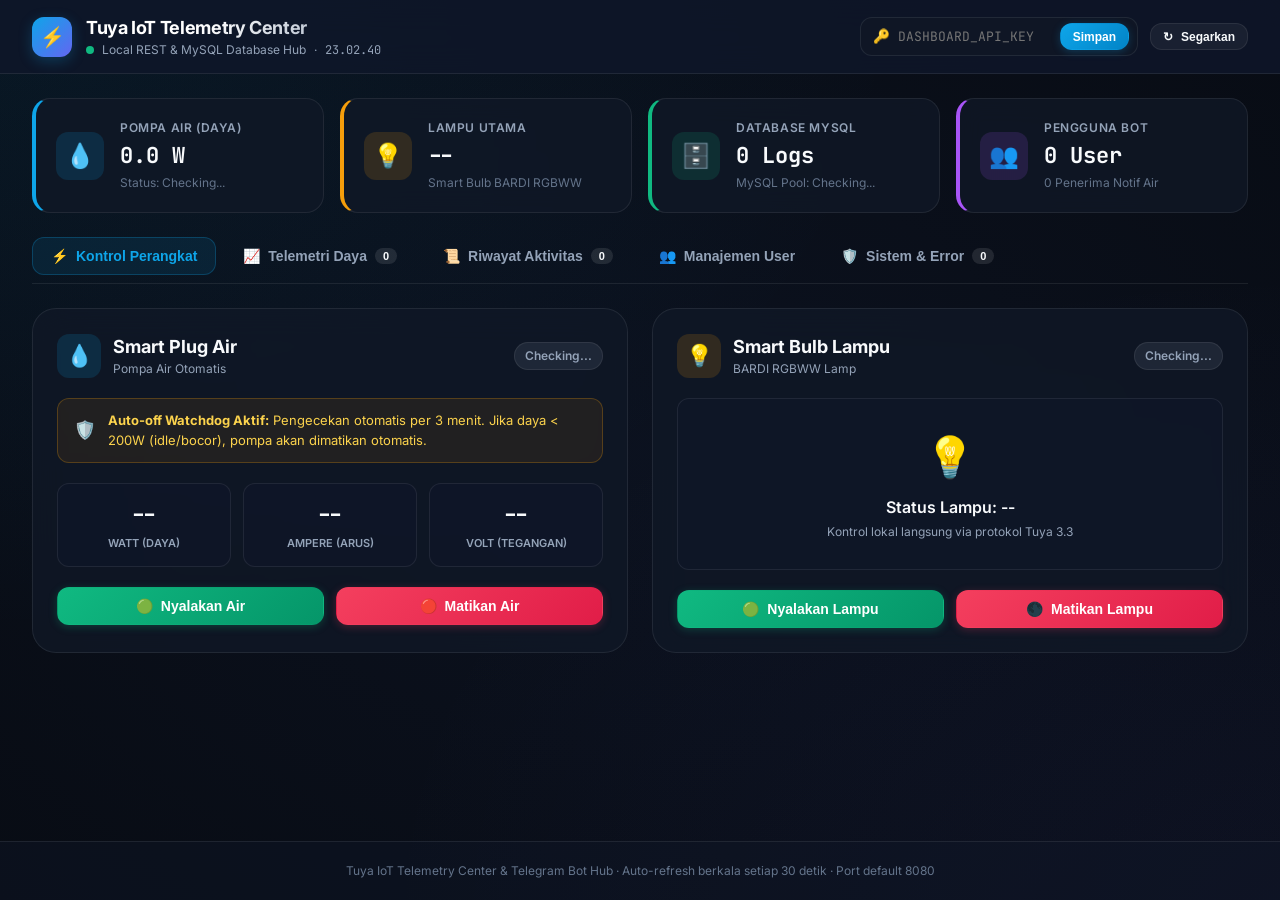
==== commit d036a803: "feat(db): pindah dari MySQL eksternal ke SQLite embedded Alasan: satu proses, satu penulis, ±288 bar" ====
--- a/static/index.html
+++ b/static/index.html
@@ -1277,12 +1277,12 @@
       try {
         const stats = await api('/api/db/stats');
         document.getElementById('quickDbLogs').textContent = (stats.total_power_logs + stats.total_activity_logs + stats.total_error_logs).toLocaleString() + ' Logs';
-        document.getElementById('quickDbStatus').textContent = stats.connected ? `MySQL: Terhubung (${stats.database})` : 'MySQL: Putus';
+        document.getElementById('quickDbStatus').textContent = stats.connected ? `SQLite: Terhubung (${stats.database})` : 'SQLite: Putus';
         document.getElementById('quickUsersCount').textContent = stats.total_runtime_users + ' User DB';
         document.getElementById('quickRecipientsCount').textContent = stats.total_air_recipients + ' Penerima Notif Air';
 
         document.getElementById('dbConnStatus').textContent = stats.connected ? '🟢 ONLINE' : '🔴 OFFLINE';
-        document.getElementById('dbTargetHost').textContent = `${stats.host} / ${stats.database}`;
+        document.getElementById('dbTargetHost').textContent = `${stats.engine || 'sqlite'} · ${stats.path || stats.database}`;
         document.getElementById('dbRetentionDays').textContent = stats.retention_days + ' Hari';
       } catch (e) {
         console.warn('Gagal memuat db stats overview:', e);
